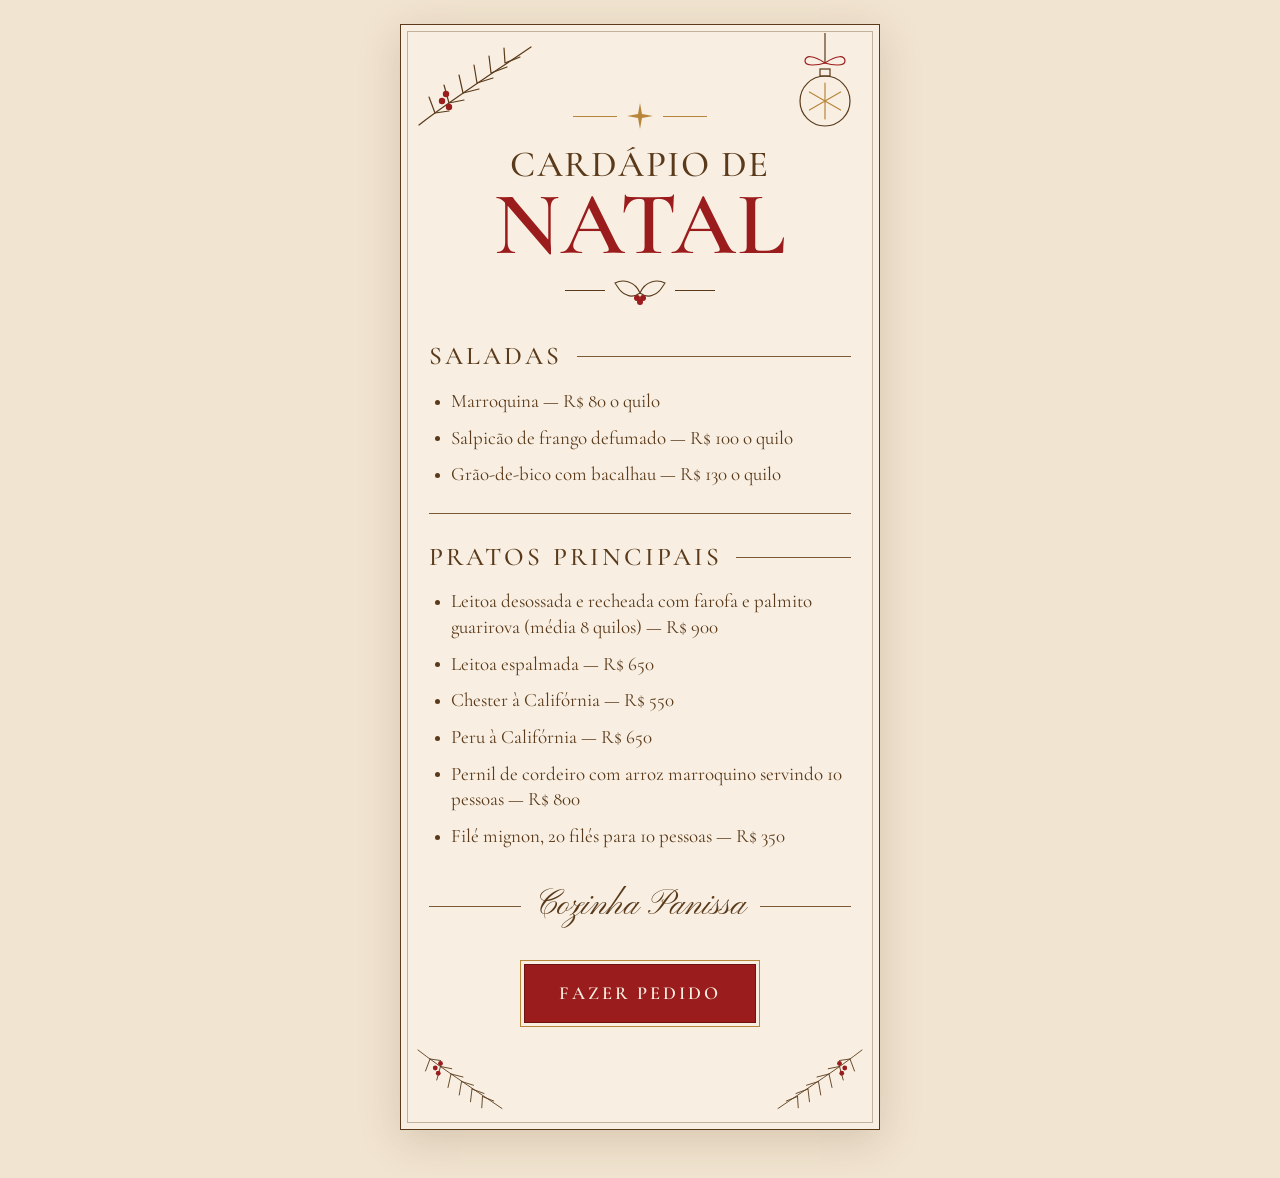
==== index.html @ cb6fd322 "Add files via upload" ====
<!DOCTYPE html>
<html lang="pt-BR">
<head>
<meta charset="UTF-8">
<meta name="viewport" content="width=device-width, initial-scale=1">
<title>Cardápio de Natal · Cozinha Panissa</title>
<meta name="description" content="Cardápio de Natal da Cozinha Panissa. Faça sua encomenda pelo WhatsApp.">

<!-- Pré-visualização do link (WhatsApp, Instagram, Facebook, etc.) -->
<meta property="og:type" content="website">
<meta property="og:locale" content="pt_BR">
<meta property="og:site_name" content="Cozinha Panissa">
<meta property="og:title" content="Cardápio de Natal | Cozinha Panissa">
<meta property="og:description" content="Confira nosso cardápio especial de Natal e faça sua encomenda!">
<meta property="og:url" content="https://maaahdev609.github.io/cardapiocozinhapanissa/">
<meta property="og:image" content="https://maaahdev609.github.io/cardapiocozinhapanissa/preview.jpg">
<meta property="og:image:type" content="image/jpeg">
<meta property="og:image:width" content="1200">
<meta property="og:image:height" content="630">
<meta property="og:image:alt" content="Cardápio de Natal da Cozinha Panissa">
<meta name="twitter:card" content="summary_large_image">
<link rel="preconnect" href="https://fonts.googleapis.com">
<link rel="preconnect" href="https://fonts.gstatic.com" crossorigin>
<link href="https://fonts.googleapis.com/css2?family=Cormorant+Garamond:wght@400;500;600&family=Pinyon+Script&display=swap" rel="stylesheet">

<link rel="stylesheet" href="style.css">

<!-- Se o JavaScript estiver desligado, mostra o cardápio direto -->
<noscript><style>.abertura{display:none}body.carregando{overflow:auto}</style></noscript>
</head>

<body class="carregando">

<!-- Elementos decorativos reutilizáveis -->
<svg width="0" height="0" style="position:absolute" aria-hidden="true">
  <defs>
    <symbol id="ramo" viewBox="0 0 120 90">
      <g fill="none" stroke="#5a3a1a" stroke-width="1.2" stroke-linecap="round">
        <path d="M4 86 C35 62 72 38 116 8"/>
        <path d="M20 74 l-6 -16 M20 74 l14 -2"/>
        <path d="M34 64 l-5 -18 M34 64 l15 -3"/>
        <path d="M48 54 l-4 -18 M48 54 l16 -4"/>
        <path d="M62 44 l-3 -18 M62 44 l16 -5"/>
        <path d="M76 34 l-2 -17 M76 34 l16 -6"/>
        <path d="M90 24 l-1 -15 M90 24 l15 -6"/>
      </g>
      <g fill="#9b1c1c">
        <circle cx="27" cy="62" r="3.2"/><circle cx="34" cy="68" r="3.2"/><circle cx="31" cy="55" r="3.2"/>
      </g>
    </symbol>
  </defs>
</svg>

<!-- Abertura -->
<div class="abertura" aria-hidden="true">
  <div class="cortina esq"></div>
  <div class="cortina dir"></div>
</div>

<main>
  <article class="cardapio">

    <div class="deco ramo-topo"><svg viewBox="0 0 120 90"><use href="#ramo"/></svg></div>

    <div class="deco bola" aria-hidden="true">
      <svg viewBox="0 0 64 100" fill="none" stroke="#5a3a1a" stroke-width="1.2" stroke-linecap="round">
        <path d="M32 0 V30"/>
        <path d="M32 30 C20 22 12 22 12 28 C12 34 26 32 32 30 C38 32 52 34 52 28 C52 22 44 22 32 30Z" stroke="#9b1c1c"/>
        <rect x="27" y="36" width="10" height="7"/>
        <circle cx="32" cy="68" r="25"/>
        <g stroke="#b8863b">
          <path d="M32 50 V86 M16.4 59 L47.6 77 M16.4 77 L47.6 59"/>
        </g>
      </svg>
    </div>

    <div class="estrela" aria-hidden="true">
      <svg width="26" height="26" viewBox="0 0 26 26" fill="#b8863b"><path d="M13 0 L15 11 L26 13 L15 15 L13 26 L11 15 L0 13 L11 11Z"/></svg>
    </div>

    <h1>
      <span class="pequeno">CARDÁPIO DE</span>
      <span class="grande">NATAL</span>
    </h1>

    <div class="azevinho" aria-hidden="true">
      <svg viewBox="0 0 54 30" fill="none" stroke="#5a3a1a" stroke-width="1.1">
        <path d="M27 18 C22 6 10 4 2 8 C6 14 8 18 14 20 C18 22 23 21 27 18Z"/>
        <path d="M27 18 C32 6 44 4 52 8 C48 14 46 18 40 20 C36 22 31 21 27 18Z"/>
        <g fill="#9b1c1c" stroke="none"><circle cx="24" cy="23" r="3"/><circle cx="30" cy="23" r="3"/><circle cx="27" cy="27" r="3"/></g>
      </svg>
    </div>

    <section>
      <h2>Saladas</h2>
      <ul>
        <li>Marroquina <span class="preco">— R$&nbsp;80&nbsp;o&nbsp;quilo</span></li>
        <li>Salpicão de frango defumado <span class="preco">— R$&nbsp;100&nbsp;o&nbsp;quilo</span></li>
        <li>Grão-de-bico com bacalhau <span class="preco">— R$&nbsp;130&nbsp;o&nbsp;quilo</span></li>
      </ul>
    </section>

    <hr>

    <section>
      <h2>Pratos principais</h2>
      <ul>
        <li>Leitoa desossada e recheada com farofa e palmito guarirova (média 8 quilos) <span class="preco">— R$&nbsp;900</span></li>
        <li>Leitoa espalmada <span class="preco">— R$&nbsp;650</span></li>
        <li>Chester à Califórnia <span class="preco">— R$&nbsp;550</span></li>
        <li>Peru à Califórnia <span class="preco">— R$&nbsp;650</span></li>
        <li>Pernil de cordeiro com arroz marroquino servindo 10 pessoas <span class="preco">— R$&nbsp;800</span></li>
        <li>Filé mignon, 20 filés para 10 pessoas <span class="preco">— R$&nbsp;350</span></li>
      </ul>
    </section>

    <div class="assinatura"><span>Cozinha Panissa</span></div>

    <div class="pedido">
      <!-- Número do WhatsApp no link abaixo: 55 + DDD + número, só dígitos -->
      <a class="botao" target="_blank" rel="noopener"
         href="https://wa.me/5517997913982?text=Ol%C3%A1!%20Vi%20o%20card%C3%A1pio%20de%20Natal%20e%20gostaria%20de%20fazer%20uma%20encomenda%20%F0%9F%8E%84">
        Fazer pedido
      </a>
    </div>

    <div class="deco ramo-base-e"><svg viewBox="0 0 120 90"><use href="#ramo"/></svg></div>
    <div class="deco ramo-base-d"><svg viewBox="0 0 120 90"><use href="#ramo"/></svg></div>

  </article>
</main>

<script>
  // Abertura: cortina fechada -> abre -> cardápio já aparece por baixo
  (function () {
    var body = document.body;
    var abertura = document.querySelector('.abertura');

    setTimeout(function () { body.classList.add('abrir'); }, 400);        // cortina abre
    setTimeout(function () {                                               // limpa tudo
      abertura.style.display = 'none';
      body.classList.remove('carregando');
    }, 1600);
  })();
</script>

</body>
</html>
---- style.css ----
:root {
    --creme: #f8efe2;
    --creme-escuro: #f1e4d0;
    --marrom: #5a3a1a;
    --marrom-claro: #7a5a36;
    --vermelho: #9b1c1c;
    --vermelho-escuro: #6f1111;
    --dourado: #b8863b;
  }

  * { box-sizing: border-box; margin: 0; padding: 0; }

  body {
    background: var(--creme-escuro);
    color: var(--marrom);
    font-family: "Cormorant Garamond", Georgia, "Times New Roman", serif;
    font-size: 19px;
    line-height: 1.35;
    min-height: 100vh;
  }

  /* ---------- ABERTURA: cortina que abre e já revela o cardápio ---------- */
  .abertura {
    position: fixed;
    inset: 0;
    z-index: 100;
    overflow: hidden;
    pointer-events: none;
  }
  body.carregando { overflow: hidden; }

  .cortina {
    position: absolute;
    top: 0;
    bottom: 0;
    width: 50.5%;
    background:
      repeating-linear-gradient(90deg,
        rgba(0,0,0,0.22) 0, rgba(0,0,0,0) 14px,
        rgba(255,255,255,0.08) 28px, rgba(0,0,0,0.22) 44px),
      var(--vermelho);
    box-shadow: 0 0 40px rgba(0,0,0,0.45);
  }
  .cortina { transition: transform 1s cubic-bezier(.7,0,.3,1); }
  .cortina.esq { left: 0;  border-right: 3px solid var(--dourado); }
  .cortina.dir { right: 0; border-left: 3px solid var(--dourado); }
  .abrir .cortina.esq { transform: translateX(-130%); }
  .abrir .cortina.dir { transform: translateX(130%); }

  /* ---------- PÁGINA ---------- */
  main {
    padding: 24px 14px 48px;
    display: flex;
    justify-content: center;
  }

  .cardapio {
    position: relative;
    width: 100%;
    max-width: 480px;
    background: var(--creme);
    border: 1px solid var(--marrom);
    padding: 70px 28px 36px;
    box-shadow: 0 10px 40px rgba(90,58,26,0.18);
  }
  .cardapio::before {
    content: "";
    position: absolute;
    inset: 6px;
    border: 1px solid rgba(90,58,26,0.35);
    pointer-events: none;
  }

  .deco { position: absolute; pointer-events: none; }
  .deco svg { display: block; width: 100%; height: auto; }
  .ramo-topo   { top: 14px; left: 14px; width: 120px; }
  .bola        { top: 8px; right: 22px; width: 64px; }
  .ramo-base-e { bottom: 14px; left: 14px; width: 90px; transform: scaleY(-1); }
  .ramo-base-d { bottom: 14px; right: 14px; width: 90px; transform: scale(-1, -1); }

  .estrela {
    display: flex; align-items: center; justify-content: center;
    gap: 10px; margin: 8px auto 18px; color: var(--dourado);
  }
  .estrela::before, .estrela::after {
    content: ""; height: 1px; width: 44px; background: var(--dourado);
  }

  .marca {
    text-align: center;
    letter-spacing: 0.28em;
    font-size: 1rem;
    font-weight: 500;
    text-transform: uppercase;
  }

  h1 { text-align: center; font-weight: 500; line-height: 1; margin-top: 18px; }
  h1 .pequeno {
    display: block;
    font-size: 2.3rem;
    letter-spacing: 0.04em;
    color: var(--marrom);
  }
  h1 .grande {
    display: block;
    font-size: 5.6rem;
    font-weight: 600;
    color: var(--vermelho);
    letter-spacing: 0.01em;
    margin-top: -4px;
  }

  .azevinho { width: 150px; margin: 6px auto 34px; display: flex; align-items: center; gap: 8px; }
  .azevinho::before, .azevinho::after { content: ""; flex: 1; height: 1px; background: var(--marrom); }
  .azevinho svg { width: 54px; flex: none; }

  h2 {
    display: flex; align-items: center; gap: 14px;
    font-weight: 500;
    font-size: 1.6rem;
    letter-spacing: 0.12em;
    text-transform: uppercase;
    margin-bottom: 14px;
  }
  h2::after { content: ""; flex: 1; height: 1px; background: var(--marrom-claro); }

  .preco { white-space: nowrap; }  /* o preço nunca quebra no meio */

  ul { list-style: none; margin-bottom: 8px; }
  li {
    position: relative;
    padding-left: 22px;
    margin-bottom: 11px;
  }
  li::before {
    content: "";
    position: absolute; left: 6px; top: 0.62em;
    width: 5px; height: 5px; border-radius: 50%;
    background: var(--marrom);
  }

  hr { border: 0; border-top: 1px solid var(--marrom-claro); margin: 26px 0 26px; }

  .assinatura {
    display: flex; align-items: center; gap: 14px;
    margin: 34px 0 0;
  }
  .assinatura::before, .assinatura::after { content: ""; flex: 1; height: 1px; background: var(--marrom-claro); }
  .assinatura span { font-family: "Pinyon Script", cursive; font-size: 2.2rem; color: var(--marrom); }

  .pedido { text-align: center; margin: 34px 0 70px; }
  .botao {
    display: inline-block;
    background: var(--vermelho);
    color: var(--creme);
    text-decoration: none;
    font-family: inherit;
    font-weight: 600;
    font-size: 1.15rem;
    letter-spacing: 0.16em;
    text-transform: uppercase;
    padding: 16px 34px;
    border: 1px solid var(--vermelho-escuro);
    outline: 1px solid var(--dourado);
    outline-offset: 3px;
    transition: background .25s, transform .25s;
  }
  .botao:hover, .botao:focus-visible { background: var(--vermelho-escuro); transform: translateY(-2px); }

  @media (max-width: 420px) {
    body { font-size: 17.5px; }
    .cardapio { padding: 64px 20px 30px; }
    h1 .grande { font-size: 4.6rem; }
    h1 .pequeno { font-size: 1.9rem; }
    h2 { font-size: 1.35rem; }
    .ramo-topo { width: 96px; }
    .bola { width: 52px; right: 16px; }
  }

  /* celulares bem pequenos (iPhone SE, Galaxy A pequeno) */
  @media (max-width: 360px) {
    main { padding: 16px 10px 40px; }
    .cardapio { padding: 58px 16px 28px; }
    h1 .grande { font-size: 4rem; }
    h1 .pequeno { font-size: 1.7rem; }
    h2 { font-size: 1.1rem; letter-spacing: 0.08em; gap: 10px; white-space: nowrap; }
    .marca { letter-spacing: 0.2em; font-size: 0.95rem; }
    .assinatura span { font-size: 1.8rem; white-space: nowrap; }
    .assinatura { gap: 10px; }
    .botao { padding: 14px 26px; font-size: 1.05rem; letter-spacing: 0.12em; }
    .ramo-topo { width: 80px; }
    .bola { width: 46px; right: 14px; }
    .ramo-base-e, .ramo-base-d { width: 70px; }
  }
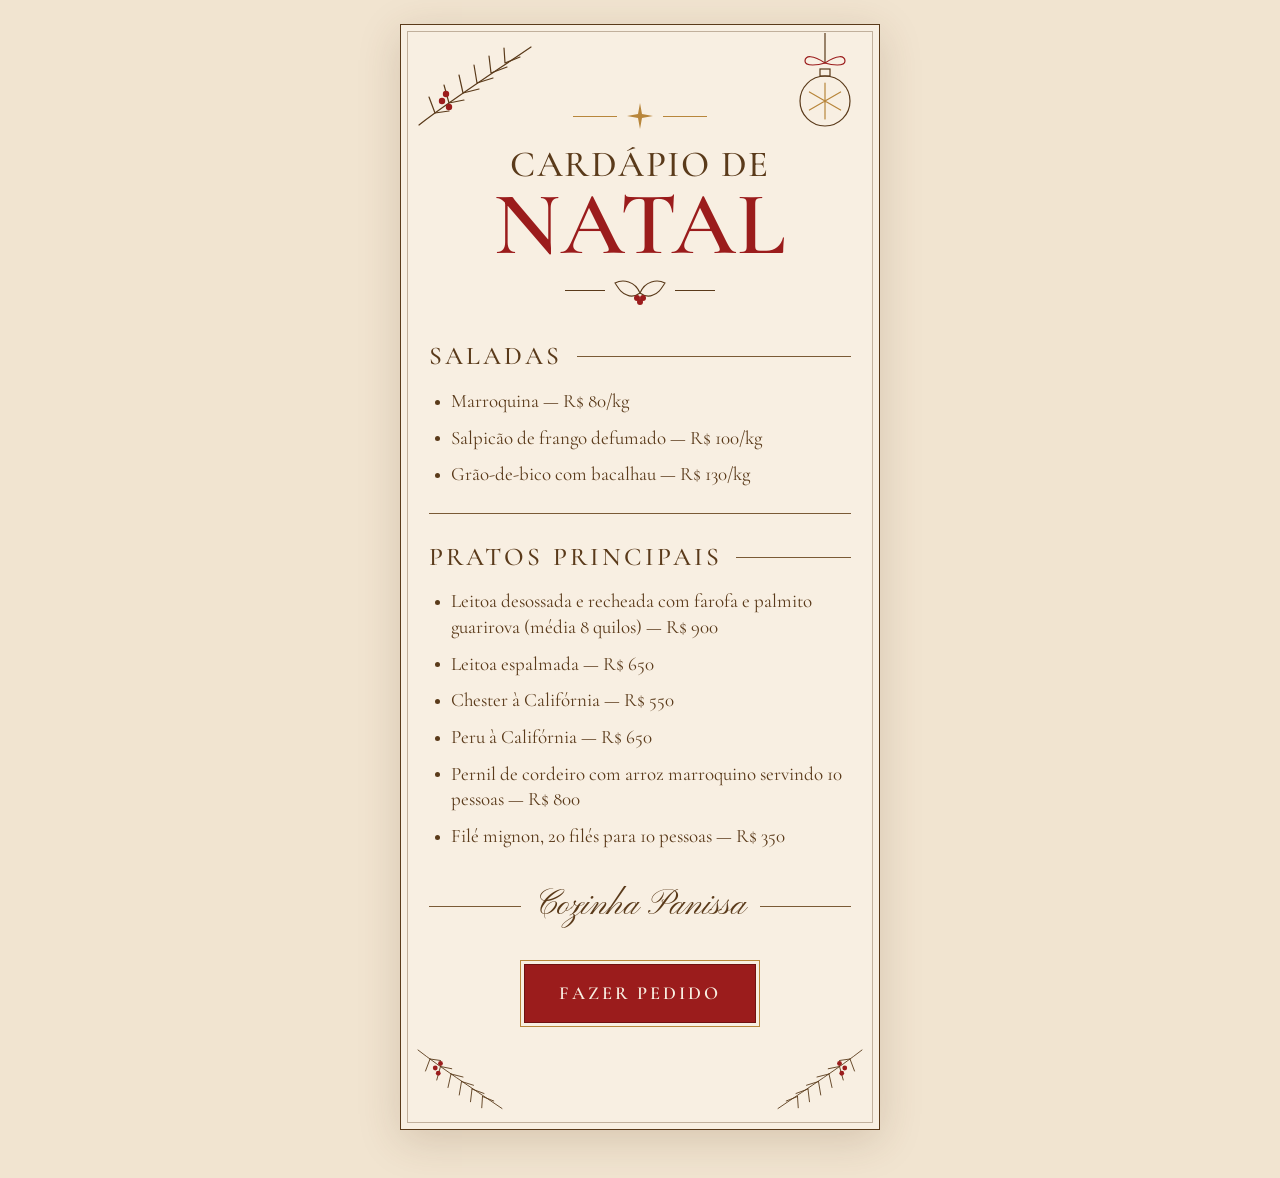
==== commit 5a51a8af: "Add files via upload" ====
--- a/index.html
+++ b/index.html
@@ -94,9 +94,9 @@
     <section>
       <h2>Saladas</h2>
       <ul>
-        <li>Marroquina <span class="preco">— R$&nbsp;80&nbsp;o&nbsp;quilo</span></li>
-        <li>Salpicão de frango defumado <span class="preco">— R$&nbsp;100&nbsp;o&nbsp;quilo</span></li>
-        <li>Grão-de-bico com bacalhau <span class="preco">— R$&nbsp;130&nbsp;o&nbsp;quilo</span></li>
+        <li>Marroquina <span class="preco">— R$&nbsp;80/kg</span></li>
+        <li>Salpicão de frango defumado <span class="preco">— R$&nbsp;100/kg</span></li>
+        <li>Grão-de-bico com bacalhau <span class="preco">— R$&nbsp;130/kg</span></li>
       </ul>
     </section>
 
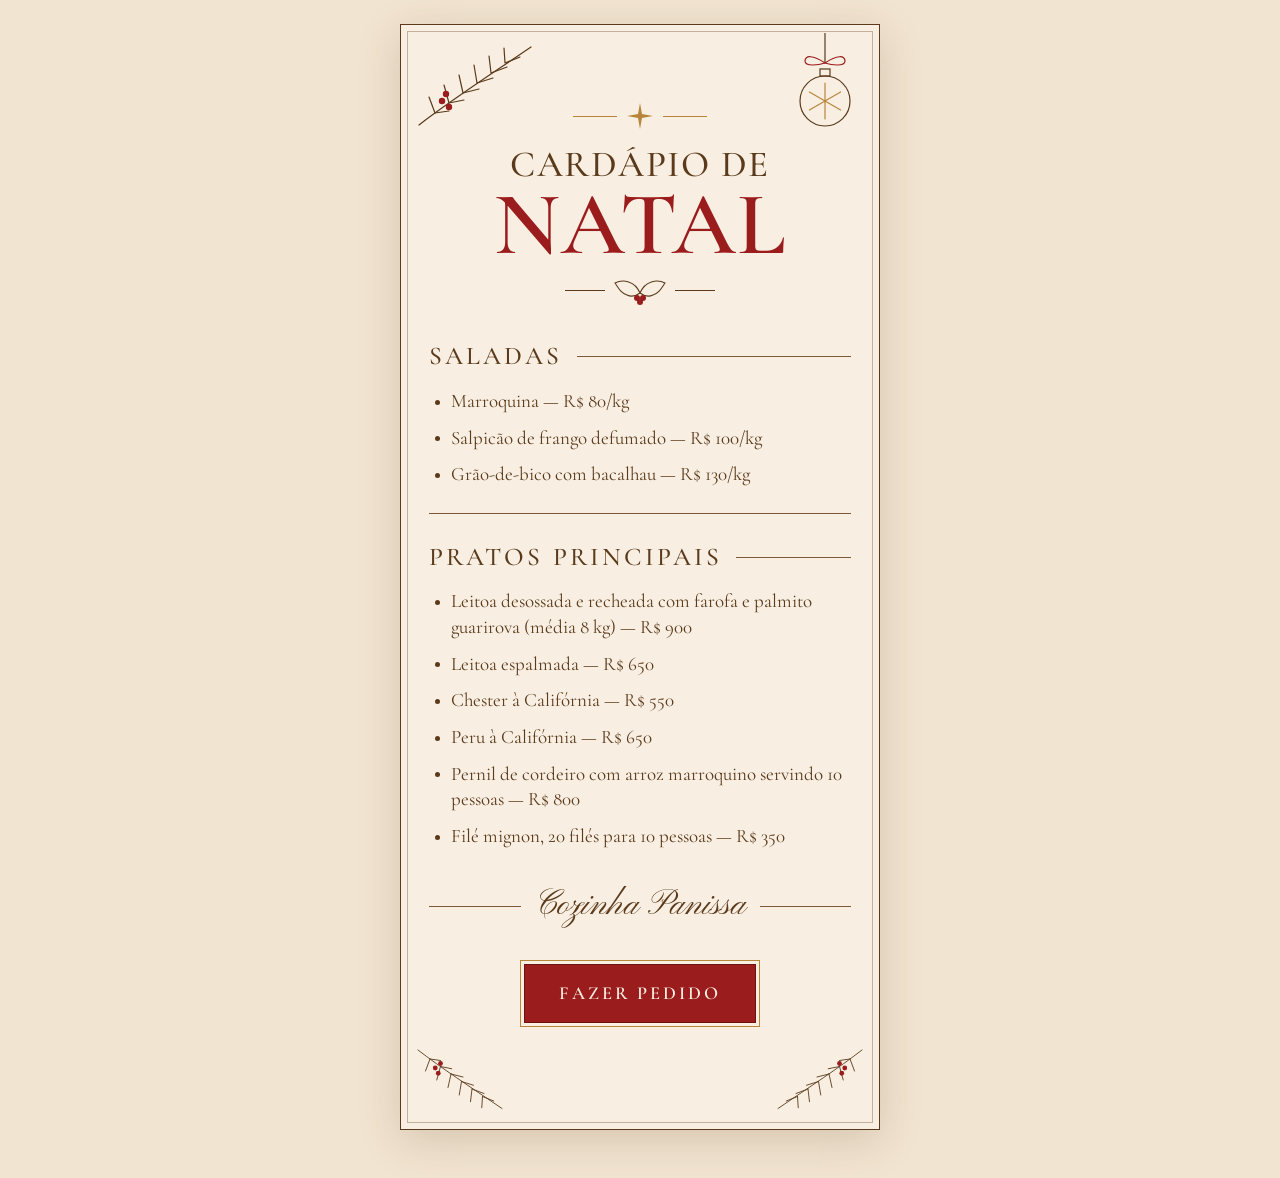
==== commit 20ed735d: "Add files via upload" ====
--- a/index.html
+++ b/index.html
@@ -105,7 +105,7 @@
     <section>
       <h2>Pratos principais</h2>
       <ul>
-        <li>Leitoa desossada e recheada com farofa e palmito guarirova (média 8 quilos) <span class="preco">— R$&nbsp;900</span></li>
+        <li>Leitoa desossada e recheada com farofa e palmito guarirova (média 8&nbsp;kg) <span class="preco">— R$&nbsp;900</span></li>
         <li>Leitoa espalmada <span class="preco">— R$&nbsp;650</span></li>
         <li>Chester à Califórnia <span class="preco">— R$&nbsp;550</span></li>
         <li>Peru à Califórnia <span class="preco">— R$&nbsp;650</span></li>
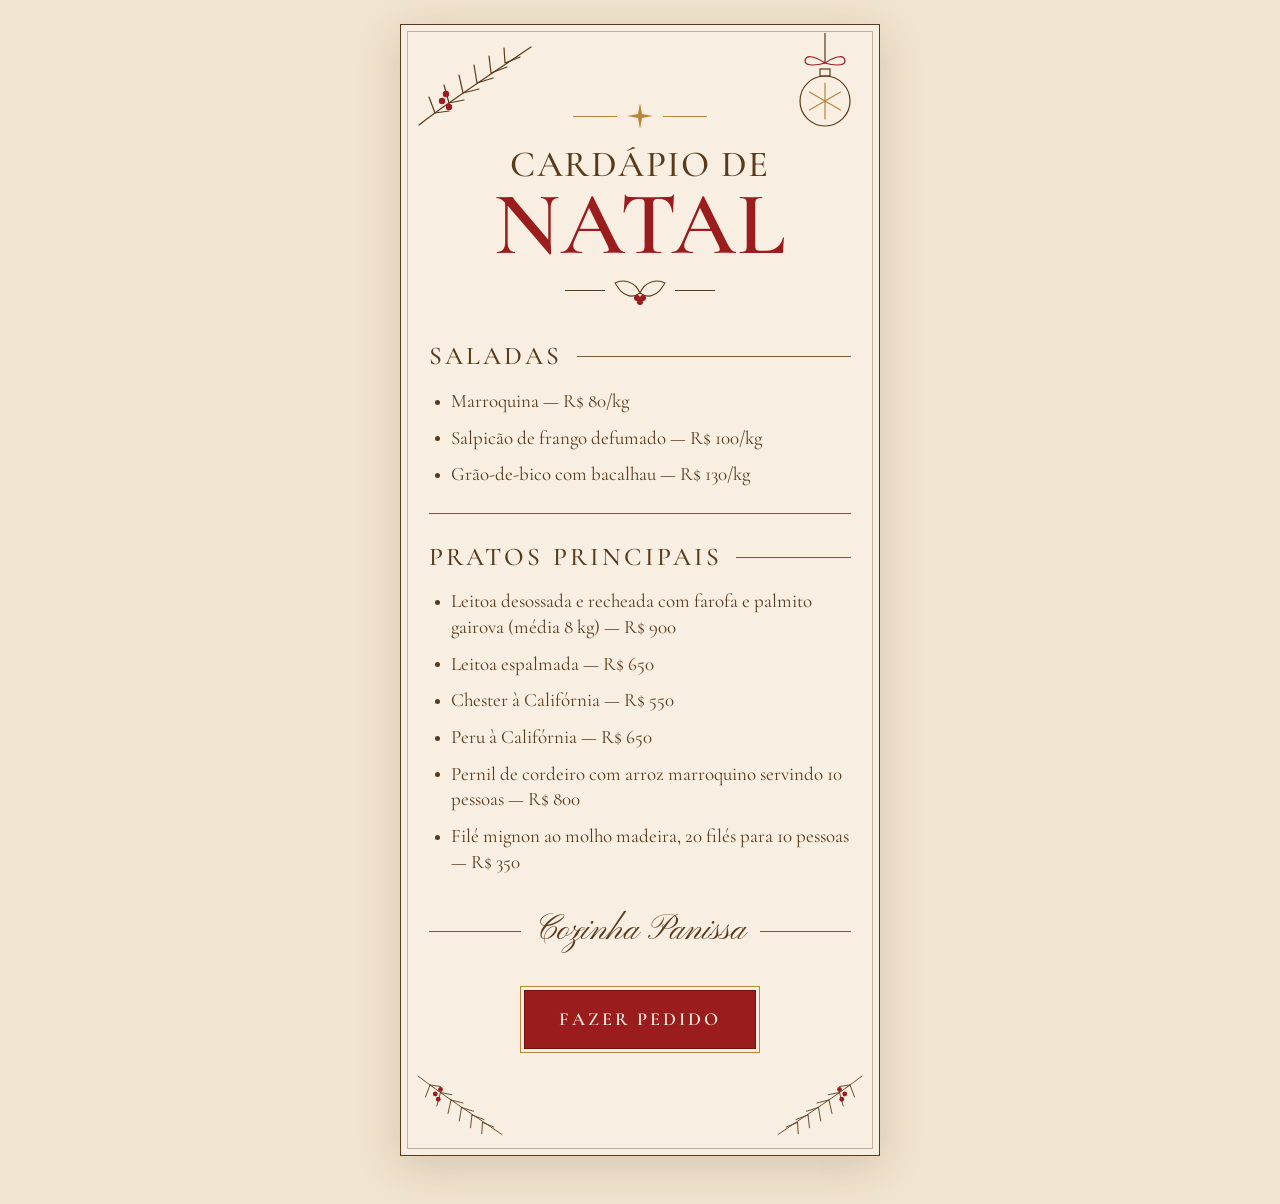
==== commit d14fee40: "Update index.html Gairova e molho madeira" ====
--- a/index.html
+++ b/index.html
@@ -105,12 +105,12 @@
     <section>
       <h2>Pratos principais</h2>
       <ul>
-        <li>Leitoa desossada e recheada com farofa e palmito guarirova (média 8&nbsp;kg) <span class="preco">— R$&nbsp;900</span></li>
+        <li>Leitoa desossada e recheada com farofa e palmito gairova (média 8&nbsp;kg) <span class="preco">— R$&nbsp;900</span></li>
         <li>Leitoa espalmada <span class="preco">— R$&nbsp;650</span></li>
         <li>Chester à Califórnia <span class="preco">— R$&nbsp;550</span></li>
         <li>Peru à Califórnia <span class="preco">— R$&nbsp;650</span></li>
         <li>Pernil de cordeiro com arroz marroquino servindo 10 pessoas <span class="preco">— R$&nbsp;800</span></li>
-        <li>Filé mignon, 20 filés para 10 pessoas <span class="preco">— R$&nbsp;350</span></li>
+        <li>Filé mignon ao molho madeira, 20 filés para 10 pessoas <span class="preco">— R$&nbsp;350</span></li>
       </ul>
     </section>
 
